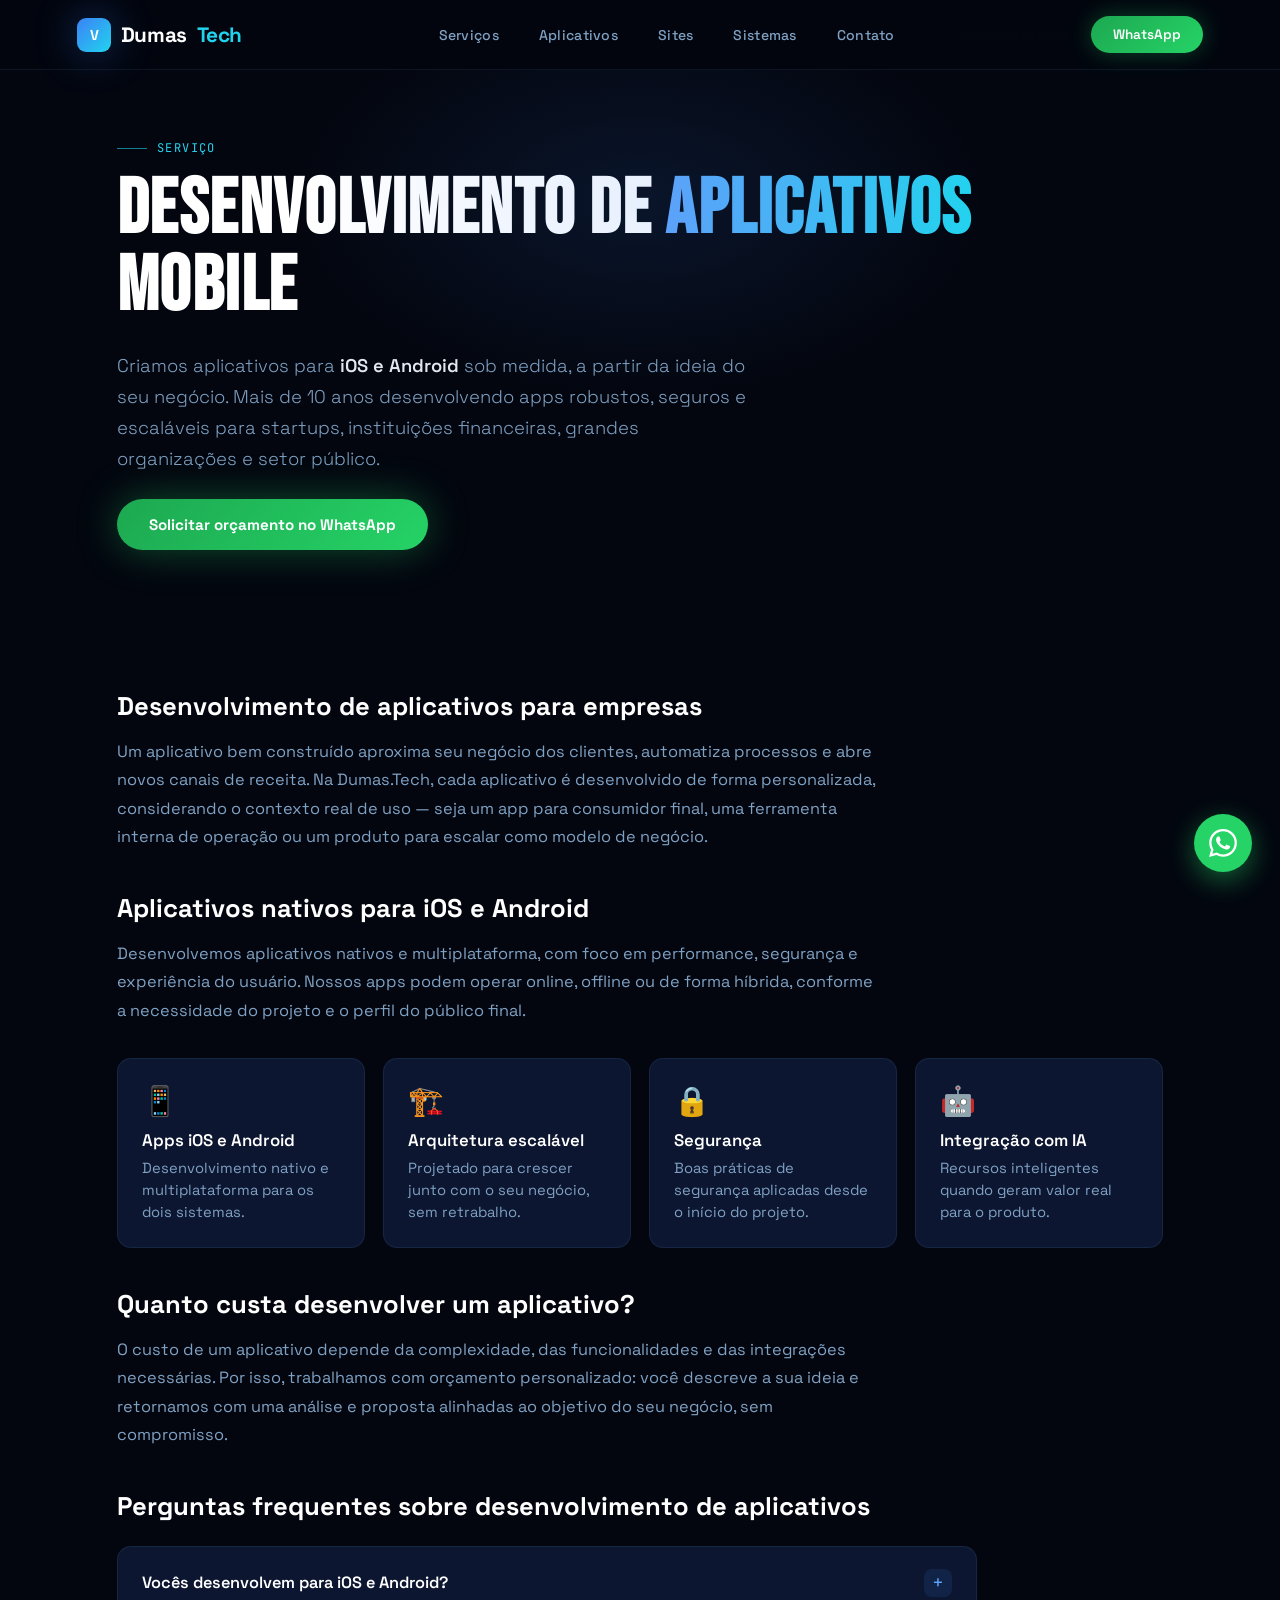
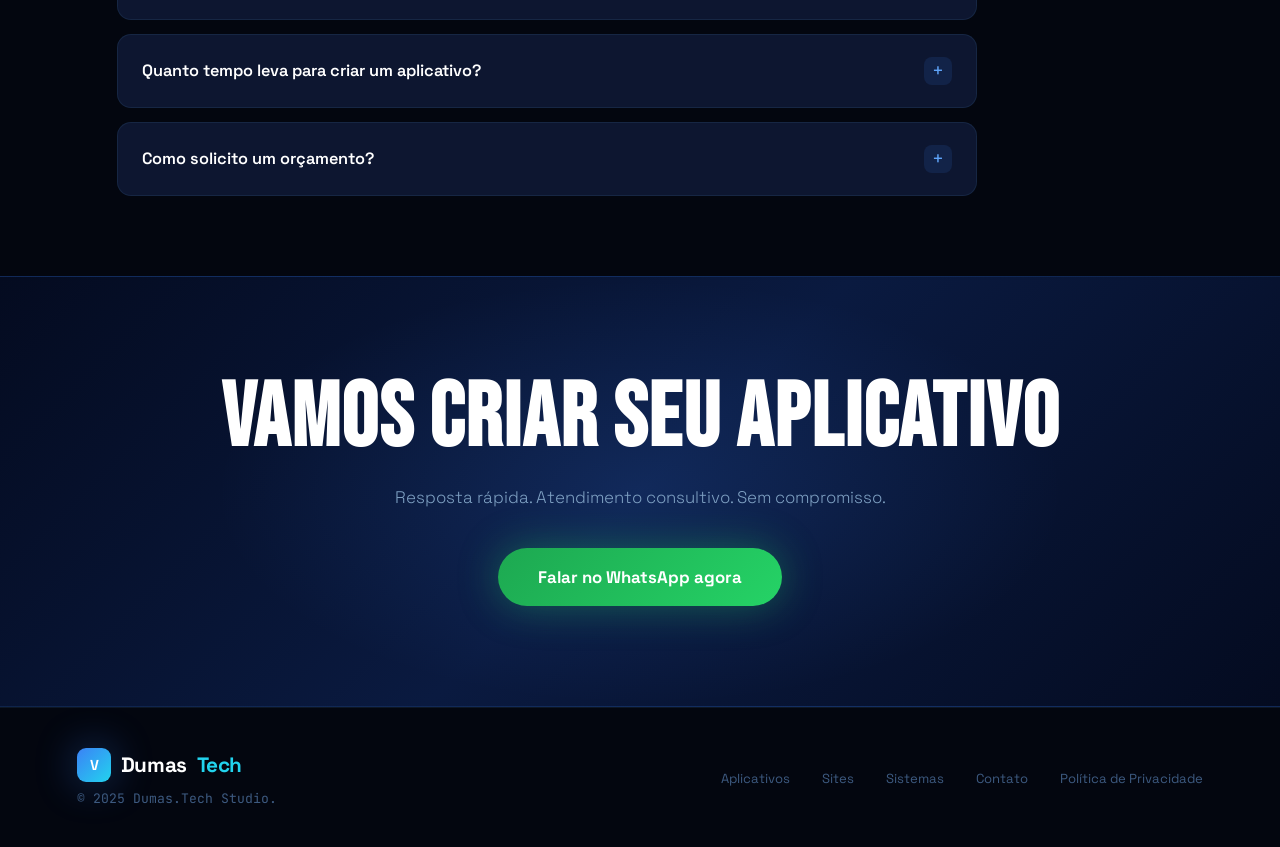
==== desenvolvimento-de-aplicativos.html @ 682a3709 "Adiciona paginas de servico (SEO) e seletor de idioma PT/EN/ES" ====
<!doctype html>
<html lang="pt-BR">
  <head>
    <meta charset="UTF-8" />
    <meta name="viewport" content="width=device-width, initial-scale=1.0" />

    <title>Desenvolvimento de Aplicativos Mobile (iOS e Android) | Dumas.Tech</title>
    <meta
      name="description"
      content="Empresa de desenvolvimento de aplicativos mobile para iOS e Android. Criamos apps sob medida para empresas, com mais de 10 anos de experiência. Peça um orçamento."
    />
    <meta
      name="keywords"
      content="desenvolvimento de aplicativos, criar aplicativo, desenvolvimento de apps, aplicativo para empresa, app iOS Android, desenvolvimento de aplicativo mobile, criar app"
    />
    <meta name="author" content="Dumas.Tech" />
    <meta name="robots" content="index, follow" />
    <link rel="canonical" href="https://dumastech.com.br/desenvolvimento-de-aplicativos.html" />

    <!-- Open Graph -->
    <meta property="og:type" content="website" />
    <meta property="og:title" content="Desenvolvimento de Aplicativos Mobile (iOS e Android) | Dumas.Tech" />
    <meta property="og:description" content="Criamos aplicativos mobile sob medida para iOS e Android, com mais de 10 anos de experiência." />
    <meta property="og:url" content="https://dumastech.com.br/desenvolvimento-de-aplicativos.html" />
    <meta property="og:image" content="https://dumastech.com.br/logoDumas.png" />
    <meta property="og:locale" content="pt_BR" />
    <meta property="og:site_name" content="Dumas.Tech" />

    <!-- Favicon -->
    <link rel="icon" type="image/png" href="logoDumas.png" />
    <link rel="apple-touch-icon" href="logoDumas.png" />
    <meta name="theme-color" content="#03060f" />

    <!-- Dados estruturados: Service -->
    <script type="application/ld+json">
      {
        "@context": "https://schema.org",
        "@type": "Service",
        "serviceType": "Desenvolvimento de aplicativos mobile",
        "provider": {
          "@type": "ProfessionalService",
          "name": "Dumas.Tech",
          "url": "https://dumastech.com.br/",
          "telephone": "+5511952365724"
        },
        "areaServed": { "@type": "Country", "name": "Brasil" },
        "description": "Desenvolvimento de aplicativos mobile sob medida para iOS e Android, para empresas de todos os portes."
      }
    </script>
    <script type="application/ld+json">
      {
        "@context": "https://schema.org",
        "@type": "BreadcrumbList",
        "itemListElement": [
          { "@type": "ListItem", "position": 1, "name": "Início", "item": "https://dumastech.com.br/" },
          { "@type": "ListItem", "position": 2, "name": "Desenvolvimento de Aplicativos", "item": "https://dumastech.com.br/desenvolvimento-de-aplicativos.html" }
        ]
      }
    </script>

    <link rel="preconnect" href="https://fonts.googleapis.com" />
    <link
      href="https://fonts.googleapis.com/css2?family=Space+Grotesk:wght@300;400;500;600;700&family=Bebas+Neue&family=JetBrains+Mono:wght@300;400;500&display=swap"
      rel="stylesheet"
    />
    <link rel="stylesheet" href="css/styles.css" />
  </head>
  <body>
    <!-- Nav -->
    <nav id="navbar" class="scrolled">
      <a href="index.html" class="logo">
        <div class="logo-mark">V</div>
        Dumas<em>Tech</em>
      </a>
      <ul class="nav-links">
        <li><a href="index.html#servicos">Serviços</a></li>
        <li><a href="desenvolvimento-de-aplicativos.html">Aplicativos</a></li>
        <li><a href="desenvolvimento-de-sites.html">Sites</a></li>
        <li><a href="desenvolvimento-de-sistemas.html">Sistemas</a></li>
        <li><a href="index.html#contato">Contato</a></li>
      </ul>
      <a
        href="https://wa.me/5511952365724?text=Olá!%20Quero%20um%20orçamento%20de%20desenvolvimento%20de%20aplicativo."
        class="nav-wa"
        target="_blank"
      >
        WhatsApp
      </a>
    </nav>

    <!-- Hero da página de serviço -->
    <section class="service-page-hero">
      <div class="container">
        <nav class="breadcrumb" aria-label="Navegação estrutural">
          <a href="index.html">Início</a> <span>/</span>
          <span>Desenvolvimento de Aplicativos</span>
        </nav>
        <div class="sec-label">Serviço</div>
        <h1 class="service-page-h1">
          Desenvolvimento de <span class="acc">Aplicativos</span> Mobile
        </h1>
        <p class="service-page-sub">
          Criamos aplicativos para <strong>iOS e Android</strong> sob medida,
          a partir da ideia do seu negócio. Mais de 10 anos desenvolvendo apps
          robustos, seguros e escaláveis para startups, instituições
          financeiras, grandes organizações e setor público.
        </p>
        <a
          href="https://wa.me/5511952365724?text=Olá!%20Quero%20um%20orçamento%20de%20desenvolvimento%20de%20aplicativo."
          class="btn-wa"
          target="_blank"
          style="display: inline-flex; margin-top: 1.5rem"
        >
          Solicitar orçamento no WhatsApp
        </a>
      </div>
    </section>

    <!-- Conteúdo -->
    <section class="service-content">
      <div class="container">
        <h2>Desenvolvimento de aplicativos para empresas</h2>
        <p>
          Um aplicativo bem construído aproxima seu negócio dos clientes,
          automatiza processos e abre novos canais de receita. Na Dumas.Tech,
          cada aplicativo é desenvolvido de forma personalizada, considerando o
          contexto real de uso — seja um app para consumidor final, uma
          ferramenta interna de operação ou um produto para escalar como modelo
          de negócio.
        </p>

        <h2>Aplicativos nativos para iOS e Android</h2>
        <p>
          Desenvolvemos aplicativos nativos e multiplataforma, com foco em
          performance, segurança e experiência do usuário. Nossos apps podem
          operar online, offline ou de forma híbrida, conforme a necessidade do
          projeto e o perfil do público final.
        </p>

        <div class="service-feature-grid">
          <div class="service-feature">
            <span class="sf-icon">📱</span>
            <h3>Apps iOS e Android</h3>
            <p>Desenvolvimento nativo e multiplataforma para os dois sistemas.</p>
          </div>
          <div class="service-feature">
            <span class="sf-icon">🏗️</span>
            <h3>Arquitetura escalável</h3>
            <p>Projetado para crescer junto com o seu negócio, sem retrabalho.</p>
          </div>
          <div class="service-feature">
            <span class="sf-icon">🔒</span>
            <h3>Segurança</h3>
            <p>Boas práticas de segurança aplicadas desde o início do projeto.</p>
          </div>
          <div class="service-feature">
            <span class="sf-icon">🤖</span>
            <h3>Integração com IA</h3>
            <p>Recursos inteligentes quando geram valor real para o produto.</p>
          </div>
        </div>

        <h2>Quanto custa desenvolver um aplicativo?</h2>
        <p>
          O custo de um aplicativo depende da complexidade, das funcionalidades
          e das integrações necessárias. Por isso, trabalhamos com orçamento
          personalizado: você descreve a sua ideia e retornamos com uma análise
          e proposta alinhadas ao objetivo do seu negócio, sem compromisso.
        </p>

        <!-- FAQ -->
        <h2>Perguntas frequentes sobre desenvolvimento de aplicativos</h2>
        <div class="faq-list">
          <details class="faq-item">
            <summary><span>Vocês desenvolvem para iOS e Android?</span><span class="faq-icon">+</span></summary>
            <div class="faq-answer">Sim. Desenvolvemos aplicativos para os dois sistemas, de forma nativa ou multiplataforma, conforme o que faz mais sentido para o seu projeto.</div>
          </details>
          <details class="faq-item">
            <summary><span>Quanto tempo leva para criar um aplicativo?</span><span class="faq-icon">+</span></summary>
            <div class="faq-answer">Depende do escopo. Após entender a sua necessidade, apresentamos um cronograma realista. Apps mais simples ficam prontos em semanas; projetos complexos são desenvolvidos por etapas.</div>
          </details>
          <details class="faq-item">
            <summary><span>Como solicito um orçamento?</span><span class="faq-icon">+</span></summary>
            <div class="faq-answer">Basta nos chamar no WhatsApp e descrever a sua ideia. Retornamos com uma análise personalizada e sem compromisso.</div>
          </details>
        </div>
      </div>
    </section>

    <!-- CTA -->
    <div class="cta-band">
      <div class="container" style="position: relative; z-index: 1">
        <h2>VAMOS CRIAR SEU APLICATIVO</h2>
        <p>Resposta rápida. Atendimento consultivo. Sem compromisso.</p>
        <a
          href="https://wa.me/5511952365724?text=Olá!%20Quero%20conversar%20sobre%20o%20desenvolvimento%20de%20um%20aplicativo."
          class="btn-wa"
          target="_blank"
          style="display: inline-flex; font-size: 1.05rem; padding: 18px 40px"
        >
          Falar no WhatsApp agora
        </a>
      </div>
    </div>

    <footer>
      <div class="footer-inner">
        <div>
          <a href="index.html" class="logo"><div class="logo-mark">V</div>Dumas<em>Tech</em></a>
          <p class="footer-copy" style="margin-top: 8px">© 2025 Dumas.Tech Studio.</p>
        </div>
        <ul class="footer-links">
          <li><a href="desenvolvimento-de-aplicativos.html">Aplicativos</a></li>
          <li><a href="desenvolvimento-de-sites.html">Sites</a></li>
          <li><a href="desenvolvimento-de-sistemas.html">Sistemas</a></li>
          <li><a href="index.html#contato">Contato</a></li>
          <li><a href="politica-de-privacidade.html">Política de Privacidade</a></li>
        </ul>
      </div>
    </footer>

    <a
      href="https://wa.me/5511952365724?text=Olá!%20Vim%20pelo%20site%20da%20Dumas.Tech."
      class="wa-float"
      target="_blank"
      title="Falar no WhatsApp"
    >
      <svg viewBox="0 0 24 24">
        <path d="M17.472 14.382c-.297-.149-1.758-.867-2.03-.967-.273-.099-.471-.148-.67.15-.197.297-.767.966-.94 1.164-.173.199-.347.223-.644.075-.297-.15-1.255-.463-2.39-1.475-.883-.788-1.48-1.761-1.653-2.059-.173-.297-.018-.458.13-.606.134-.133.298-.347.446-.52.149-.174.198-.298.298-.497.099-.198.05-.371-.025-.52-.075-.149-.669-1.612-.916-2.207-.242-.579-.487-.5-.669-.51-.173-.008-.371-.01-.57-.01-.198 0-.52.074-.792.372-.272.297-1.04 1.016-1.04 2.479 0 1.462 1.065 2.875 1.213 3.074.149.198 2.096 3.2 5.077 4.487.709.306 1.262.489 1.694.625.712.227 1.36.195 1.871.118.571-.085 1.758-.719 2.006-1.413.248-.694.248-1.289.173-1.413-.074-.124-.272-.198-.57-.347m-5.421 7.403h-.004a9.87 9.87 0 01-5.031-1.378l-.361-.214-3.741.982.998-3.648-.235-.374a9.86 9.86 0 01-1.51-5.26c.001-5.45 4.436-9.884 9.888-9.884 2.64 0 5.122 1.03 6.988 2.898a9.825 9.825 0 012.893 6.994c-.003 5.45-4.437 9.884-9.885 9.884m8.413-18.297A11.815 11.815 0 0012.05 0C5.495 0 .16 5.335.157 11.892c0 2.096.547 4.142 1.588 5.945L.057 24l6.305-1.654a11.882 11.882 0 005.683 1.448h.005c6.554 0 11.89-5.335 11.893-11.893a11.821 11.821 0 00-3.48-8.413Z" />
      </svg>
    </a>
  </body>
</html>
---- css/styles.css ----
/* ═══════════════════════════════════════════════════════════════════
   DUMAS.TECH — Estilos principais
   Organização: variáveis, base, componentes, layout, responsivo
═══════════════════════════════════════════════════════════════════ */

/* ─── Variáveis ─── */
:root {
  --bg: #03060f;
  --bg2: #060c1a;
  --bg3: #0a1228;
  --surface: #0d1630;
  --surface2: #111c38;
  --border: rgba(99,179,237,0.1);
  --border2: rgba(99,179,237,0.2);
  --blue: #3b82f6;
  --blue2: #60a5fa;
  --cyan: #22d3ee;
  --purple: #a855f7;
  --green: #10b981;
  --wa: #25D366;
  --text: #e2e8f0;
  --text2: #7fa1c3;
  --text3: #3d5a80;
  --white: #ffffff;
  --heading-font: 'Bebas Neue', sans-serif;
  --body-font: 'Space Grotesk', sans-serif;
  --mono: 'JetBrains Mono', monospace;
  --glow-blue: 0 0 40px rgba(59,130,246,0.4);
  --glow-cyan: 0 0 40px rgba(34,211,238,0.3);
}

/* ─── Reset & Base ─── */
*, *::before, *::after { box-sizing: border-box; margin: 0; padding: 0; }
html { scroll-behavior: smooth; }

body {
  font-family: var(--body-font);
  background: var(--bg);
  color: var(--text);
  overflow-x: hidden;
  cursor: none;
}

section { position: relative; z-index: 1; }
.container { max-width: 1200px; margin: 0 auto; padding: 0 6%; }

/* ─── Scrollbar ─── */
::-webkit-scrollbar { width: 4px; }
::-webkit-scrollbar-track { background: var(--bg); }
::-webkit-scrollbar-thumb { background: linear-gradient(var(--blue), var(--cyan)); border-radius: 2px; }

/* ─── Cursor ─── */
.cursor {
  position: fixed;
  width: 12px; height: 12px;
  background: var(--cyan);
  border-radius: 50%;
  pointer-events: none;
  z-index: 9999;
  transition: transform 0.1s, opacity 0.3s;
  mix-blend-mode: screen;
}

.cursor-follower {
  position: fixed;
  width: 36px; height: 36px;
  border: 1.5px solid rgba(34,211,238,0.5);
  border-radius: 50%;
  pointer-events: none;
  z-index: 9998;
  transition: transform 0.15s ease, width 0.3s, height 0.3s, border-color 0.3s;
}

body:has(a:hover) .cursor-follower,
body:has(button:hover) .cursor-follower {
  width: 56px; height: 56px;
  border-color: var(--cyan);
}

/* ─── Canvas Particles ─── */
#particle-canvas {
  position: fixed;
  inset: 0;
  pointer-events: none;
  z-index: 0;
  opacity: 0.5;
}

/* ─── Nav ─── */
nav {
  position: fixed; top: 0; left: 0; right: 0; z-index: 1000;
  padding: 0 6%;
  height: 70px;
  display: flex; align-items: center; justify-content: space-between;
  background: rgba(3,6,15,0);
  transition: background 0.5s, backdrop-filter 0.5s;
}

nav.scrolled {
  background: rgba(3,6,15,0.92);
  backdrop-filter: blur(24px);
  border-bottom: 1px solid var(--border);
}

.logo {
  font-family: var(--body-font);
  font-weight: 700;
  font-size: 1.3rem;
  color: var(--white);
  text-decoration: none;
  display: flex; align-items: center; gap: 10px;
  letter-spacing: -0.02em;
}

.logo-mark {
  width: 34px; height: 34px;
  background: linear-gradient(135deg, var(--blue), var(--cyan));
  border-radius: 9px;
  display: flex; align-items: center; justify-content: center;
  font-size: 0.9rem;
  box-shadow: var(--glow-blue);
}

.logo em { color: var(--cyan); font-style: normal; }

.nav-links {
  display: flex; align-items: center; gap: 2.5rem; list-style: none;
}

.nav-links a {
  color: var(--text2);
  text-decoration: none;
  font-size: 0.88rem;
  font-weight: 500;
  letter-spacing: 0.02em;
  transition: color 0.25s;
  position: relative;
}

.nav-links a::after {
  content: '';
  position: absolute; bottom: -4px; left: 0;
  width: 0; height: 1px;
  background: var(--cyan);
  transition: width 0.3s;
}

.nav-links a:hover { color: var(--white); }
.nav-links a:hover::after { width: 100%; }

.nav-wa {
  display: flex; align-items: center; gap: 8px;
  background: linear-gradient(135deg, #1da851, var(--wa));
  color: white;
  padding: 10px 22px;
  border-radius: 50px;
  font-size: 0.85rem;
  font-weight: 600;
  text-decoration: none;
  box-shadow: 0 0 24px rgba(37,211,102,0.3);
  transition: all 0.3s;
}

.nav-wa:hover { transform: translateY(-2px); box-shadow: 0 6px 32px rgba(37,211,102,0.5); }

.hamburger { display: none; flex-direction: column; gap: 5px; cursor: none; background: none; border: none; }
.hamburger span { display: block; width: 24px; height: 2px; background: var(--text); border-radius: 2px; transition: all 0.3s; }

.mobile-menu {
  display: none;
  position: fixed;
  top: 70px; left: 0; right: 0;
  background: rgba(3,6,15,0.97);
  backdrop-filter: blur(30px);
  padding: 2rem 6%;
  border-bottom: 1px solid var(--border);
  z-index: 999;
}

.mobile-menu.open { display: block; }

.mobile-menu ul {
  list-style: none;
  display: flex; flex-direction: column; gap: 0;
}

.mobile-menu ul li { border-bottom: 1px solid var(--border); }

.mobile-menu a {
  display: block;
  padding: 14px 0;
  color: var(--text2);
  text-decoration: none;
  font-weight: 500;
  font-size: 1rem;
  transition: color 0.2s;
}

.mobile-menu a:hover { color: var(--cyan); }

.mobile-menu .nav-wa {
  margin-top: 1.5rem;
  display: flex; justify-content: center;
  border-radius: 12px;
}

/* ─── Hero ─── */
#home {
  min-height: 100vh;
  display: flex; flex-direction: column; justify-content: center;
  padding: 100px 6% 60px;
  position: relative;
  overflow: hidden;
}

.hero-bg-glow {
  position: absolute; inset: 0; pointer-events: none;
  background:
    radial-gradient(ellipse 70% 50% at 60% 20%, rgba(59,130,246,0.12), transparent),
    radial-gradient(ellipse 40% 40% at 10% 70%, rgba(168,85,247,0.08), transparent),
    radial-gradient(ellipse 30% 30% at 90% 80%, rgba(34,211,238,0.07), transparent);
}

.hero-grid-lines {
  position: absolute; inset: 0; pointer-events: none;
  background-image:
    linear-gradient(rgba(59,130,246,0.04) 1px, transparent 1px),
    linear-gradient(90deg, rgba(59,130,246,0.04) 1px, transparent 1px);
  background-size: 80px 80px;
}

.hero-inner {
  position: relative; z-index: 2;
  max-width: 1200px; margin: 0 auto; width: 100%;
  display: grid; grid-template-columns: 1fr 0.9fr; gap: 4rem; align-items: center;
}

.hero-eyebrow {
  display: inline-flex; align-items: center; gap: 10px;
  border: 1px solid var(--border2);
  background: rgba(59,130,246,0.07);
  padding: 6px 16px;
  border-radius: 50px;
  margin-bottom: 1.8rem;
  font-family: var(--mono);
  font-size: 0.75rem;
  color: var(--cyan);
  letter-spacing: 0.05em;
}

.eyebrow-dot {
  width: 7px; height: 7px; border-radius: 50%;
  background: var(--cyan);
  box-shadow: 0 0 8px var(--cyan);
  animation: blink 1.8s ease-in-out infinite;
}

@keyframes blink { 0%,100%{opacity:1} 50%{opacity:0.3} }

h1.hero-h1 {
  font-family: var(--heading-font);
  font-size: clamp(3.5rem, 8vw, 7rem);
  line-height: 0.95;
  color: var(--white);
  letter-spacing: 0.02em;
  margin-bottom: 1.5rem;
}

.hero-h1 .line { display: block; overflow: hidden; }
.hero-h1 .line span { display: inline-block; }

.hero-h1 .accent {
  background: linear-gradient(90deg, var(--blue2), var(--cyan));
  -webkit-background-clip: text;
  -webkit-text-fill-color: transparent;
  background-clip: text;
}

.hero-h1 .outline-text {
  -webkit-text-stroke: 1.5px rgba(96,165,250,0.6);
  -webkit-text-fill-color: transparent;
}

.hero-sub {
  font-size: 1.1rem;
  color: var(--text2);
  line-height: 1.75;
  font-weight: 300;
  max-width: 520px;
  margin-bottom: 2.5rem;
}

.hero-actions { display: flex; gap: 1rem; flex-wrap: wrap; align-items: center; }

.btn-wa {
  display: inline-flex; align-items: center; gap: 10px;
  background: linear-gradient(135deg, #1da851, var(--wa));
  color: #fff;
  padding: 16px 32px;
  border-radius: 50px;
  font-size: 0.95rem;
  font-weight: 700;
  text-decoration: none;
  box-shadow: 0 0 40px rgba(37,211,102,0.35);
  transition: all 0.3s;
  font-family: var(--body-font);
}

.btn-wa:hover { transform: translateY(-3px); box-shadow: 0 8px 50px rgba(37,211,102,0.55); }

.btn-outline {
  display: inline-flex; align-items: center; gap: 8px;
  background: transparent;
  color: var(--text2);
  padding: 16px 32px;
  border-radius: 50px;
  font-size: 0.95rem;
  font-weight: 500;
  text-decoration: none;
  border: 1px solid var(--border2);
  transition: all 0.3s;
  font-family: var(--body-font);
}

.btn-outline:hover { color: var(--white); border-color: var(--blue2); background: rgba(59,130,246,0.08); }

.hero-visual { position: relative; }

.orbit-wrapper {
  position: relative;
  width: 420px; height: 420px;
  margin: 0 auto;
}

.orbit-center {
  position: absolute; top: 50%; left: 50%;
  transform: translate(-50%, -50%);
  width: 140px; height: 140px;
  background: linear-gradient(135deg, var(--bg3), var(--surface2));
  border: 1px solid var(--border2);
  border-radius: 30px;
  display: flex; flex-direction: column; align-items: center; justify-content: center;
  gap: 6px;
  box-shadow: 0 0 80px rgba(59,130,246,0.2), inset 0 1px 0 rgba(255,255,255,0.06);
  z-index: 3;
}

.orbit-center-icon { font-size: 2.5rem; }
.orbit-center-text {
  font-family: var(--mono); font-size: 0.65rem;
  color: var(--cyan); letter-spacing: 0.05em;
}

.orbit-ring {
  position: absolute; top: 50%; left: 50%;
  border-radius: 50%;
  border: 1px dashed rgba(59,130,246,0.2);
  transform-origin: center;
}

.ring1 {
  width: 240px; height: 240px;
  margin: -120px 0 0 -120px;
  animation: spin 20s linear infinite;
}

.ring2 {
  width: 370px; height: 370px;
  margin: -185px 0 0 -185px;
  animation: spin 35s linear infinite reverse;
  border-color: rgba(34,211,238,0.15);
}

@keyframes spin { to { transform: rotate(360deg); } }

.orbit-satellite {
  position: absolute;
  width: 52px; height: 52px;
  background: var(--surface);
  border: 1px solid var(--border2);
  border-radius: 14px;
  display: flex; align-items: center; justify-content: center;
  font-size: 1.3rem;
  transition: all 0.3s;
}

.orbit-satellite:hover {
  background: var(--surface2);
  border-color: var(--cyan);
  box-shadow: 0 0 20px rgba(34,211,238,0.3);
  transform: scale(1.15);
  z-index: 10;
}

.sat1 { top: 8%; left: 50%; transform: translateX(-50%); }
.sat2 { top: 50%; right: 2%; transform: translateY(-50%); }
.sat3 { bottom: 8%; left: 50%; transform: translateX(-50%); }
.sat4 { top: 50%; left: 2%; transform: translateY(-50%); }
.sat5 { top: 18%; right: 10%; }
.sat6 { bottom: 18%; left: 10%; }

.hero-counters {
  position: absolute; bottom: -20px; right: 0;
  display: flex; gap: 10px;
}

.counter-pill {
  background: var(--surface);
  border: 1px solid var(--border);
  border-radius: 12px;
  padding: 12px 18px;
  text-align: center;
}

.counter-pill .num {
  display: block;
  font-family: var(--heading-font);
  font-size: 1.8rem;
  color: var(--white);
  letter-spacing: 0.02em;
  line-height: 1;
}

.counter-pill .lbl {
  font-size: 0.68rem;
  color: var(--text2);
  font-family: var(--mono);
  letter-spacing: 0.05em;
  text-transform: uppercase;
}

/* ─── Marquee ─── */
.marquee-strip {
  padding: 18px 0;
  background: var(--surface);
  border-top: 1px solid var(--border);
  border-bottom: 1px solid var(--border);
  overflow: hidden;
  z-index: 2;
  position: relative;
}

.marquee-track {
  display: flex;
  animation: marquee 30s linear infinite;
  width: max-content;
}

@keyframes marquee { to { transform: translateX(-50%); } }

.marquee-item {
  display: flex; align-items: center; gap: 12px;
  padding: 0 2.5rem;
  font-family: var(--mono);
  font-size: 0.82rem;
  color: var(--text2);
  white-space: nowrap;
}

.marquee-item span { color: var(--cyan); }
.marquee-sep { color: var(--text3); }

/* ─── Section Headers ─── */
.sec-label {
  font-family: var(--mono);
  font-size: 0.75rem;
  font-weight: 400;
  color: var(--cyan);
  letter-spacing: 0.12em;
  text-transform: uppercase;
  display: flex; align-items: center; gap: 10px;
  margin-bottom: 1rem;
}

.sec-label::before {
  content: '';
  width: 30px; height: 1px;
  background: var(--cyan);
  opacity: 0.6;
}

.sec-title {
  font-family: var(--heading-font);
  font-size: clamp(2.5rem, 6vw, 5rem);
  color: var(--white);
  line-height: 0.95;
  letter-spacing: 0.02em;
}

.sec-title .acc { color: var(--cyan); }

.sec-sub {
  font-size: 1rem;
  color: var(--text2);
  font-weight: 300;
  line-height: 1.75;
  max-width: 500px;
  margin-top: 1rem;
}

/* ─── Services ─── */
#servicos {
  padding: 120px 0;
  background: var(--bg2);
}

.services-top {
  display: flex; justify-content: space-between; align-items: flex-end;
  margin-bottom: 4rem;
  flex-wrap: wrap; gap: 2rem;
}

.services-list {
  display: flex; flex-direction: column; gap: 2px;
}

.service-row {
  display: flex; align-items: stretch;
  border: 1px solid transparent;
  border-radius: 16px;
  overflow: hidden;
  background: transparent;
  transition: all 0.4s;
  cursor: default;
}

.service-row:hover {
  background: var(--surface);
  border-color: var(--border2);
  box-shadow: 0 20px 60px rgba(0,0,0,0.4);
}

.service-num {
  font-family: var(--heading-font);
  font-size: 3rem;
  color: var(--text3);
  padding: 2rem 2.5rem;
  min-width: 100px;
  display: flex; align-items: center; justify-content: center;
  transition: color 0.4s;
  line-height: 1;
}

.service-row:hover .service-num { color: var(--blue2); }

.service-sep {
  width: 1px;
  background: var(--border);
  transition: background 0.4s;
}

.service-row:hover .service-sep { background: var(--border2); }

.service-body {
  flex: 1;
  padding: 2rem 2.5rem;
  display: flex; align-items: center; justify-content: space-between; gap: 2rem;
}

.service-body h3 {
  font-size: 1.2rem;
  font-weight: 700;
  color: var(--text);
  margin-bottom: 0.5rem;
  transition: color 0.3s;
}

.service-row:hover .service-body h3 { color: var(--white); }

.service-body p {
  font-size: 0.9rem;
  color: var(--text2);
  line-height: 1.65;
  font-weight: 300;
}

.service-icon-right {
  font-size: 2.5rem;
  opacity: 0.4;
  transition: opacity 0.4s, transform 0.4s;
  flex-shrink: 0;
}

.service-row:hover .service-icon-right { opacity: 1; transform: scale(1.1); }

.service-tags {
  display: flex; flex-wrap: wrap; gap: 6px; margin-top: 10px;
}

.s-tag {
  font-size: 0.7rem;
  padding: 3px 10px;
  border-radius: 20px;
  background: rgba(59,130,246,0.08);
  border: 1px solid rgba(59,130,246,0.2);
  color: var(--blue2);
  font-family: var(--mono);
}

/* ─── Nossa Abordagem Section ─── */
#abordagem,
#offline {
  padding: 120px 0;
  background: var(--bg);
  overflow: hidden;
}

.offline-inner {
  display: grid; grid-template-columns: 1fr 1fr; gap: 6rem; align-items: center;
}

.big-statement {
  font-family: var(--heading-font);
  font-size: clamp(3rem, 7vw, 6rem);
  line-height: 0.95;
  color: var(--white);
  letter-spacing: 0.02em;
  margin-bottom: 2rem;
}

.big-statement .stroke {
  -webkit-text-stroke: 1.5px rgba(34,211,238,0.5);
  -webkit-text-fill-color: transparent;
}

.big-statement .glow {
  color: var(--cyan);
  text-shadow: 0 0 40px rgba(34,211,238,0.4);
}

.offline-diagram {
  background: var(--surface);
  border: 1px solid var(--border);
  border-radius: 24px;
  padding: 2.5rem;
  position: relative;
  overflow: hidden;
}

.offline-diagram::before {
  content: '';
  position: absolute; top: 0; left: 0; right: 0; height: 2px;
  background: linear-gradient(90deg, transparent, var(--blue), var(--cyan), transparent);
}

.sync-flow { display: flex; flex-direction: column; gap: 8px; }

.sync-node {
  display: flex; align-items: center; gap: 16px;
  padding: 14px 18px;
  border-radius: 12px;
  background: var(--bg3);
  border: 1px solid var(--border);
  transition: all 0.3s;
  position: relative;
}

.sync-node:hover { border-color: var(--border2); transform: translateX(6px); }

.sn-icon {
  width: 40px; height: 40px;
  border-radius: 10px;
  display: flex; align-items: center; justify-content: center;
  font-size: 1.1rem;
  flex-shrink: 0;
}

.sn-offline { background: rgba(59,130,246,0.15); }
.sn-queue   { background: rgba(245,158,11,0.12); }
.sn-sync    { background: rgba(16,185,129,0.12); }
.sn-done    { background: rgba(168,85,247,0.12); }

.sn-text strong { display: block; font-size: 0.9rem; color: var(--white); font-weight: 600; }
.sn-text span   { font-size: 0.78rem; color: var(--text2); font-family: var(--mono); }

.sync-arrow {
  text-align: center;
  padding: 2px 0;
  color: var(--text3);
  font-size: 0.75rem;
  letter-spacing: 0.1em;
}

.offline-badge-row {
  display: flex; gap: 10px; margin-top: 1.5rem; flex-wrap: wrap;
}

.offline-badge {
  padding: 8px 16px;
  border-radius: 8px;
  font-size: 0.78rem;
  font-family: var(--mono);
  font-weight: 500;
}

.ob-green  { background: rgba(16,185,129,0.12); color: var(--green); border: 1px solid rgba(16,185,129,0.25); }
.ob-blue   { background: rgba(59,130,246,0.1);  color: var(--blue2); border: 1px solid rgba(59,130,246,0.25); }
.ob-purple { background: rgba(168,85,247,0.1);  color: #c084fc;      border: 1px solid rgba(168,85,247,0.25); }

/* ─── AI Section ─── */
#ia {
  padding: 120px 0;
  background: var(--bg2);
}

.ai-inner {
  display: grid; grid-template-columns: 1fr 1fr; gap: 5rem; align-items: center;
}

.ai-grid {
  display: grid; grid-template-columns: 1fr 1fr; gap: 14px;
}

.ai-card {
  background: var(--surface);
  border: 1px solid var(--border);
  border-radius: 18px;
  padding: 1.8rem;
  position: relative;
  overflow: hidden;
  transition: all 0.35s;
}

.ai-card::after {
  content: '';
  position: absolute; top: 0; left: 0; right: 0; height: 1px;
  background: linear-gradient(90deg, transparent, var(--blue2), transparent);
  opacity: 0;
  transition: opacity 0.3s;
}

.ai-card:hover {
  border-color: rgba(59,130,246,0.3);
  transform: translateY(-6px);
  box-shadow: 0 30px 60px rgba(0,0,0,0.4), var(--glow-blue);
}

.ai-card:hover::after { opacity: 1; }

.ai-card-icon { font-size: 2rem; margin-bottom: 12px; }
.ai-card h4 {
  font-size: 0.95rem;
  font-weight: 700;
  color: var(--white);
  margin-bottom: 6px;
  letter-spacing: -0.01em;
}
.ai-card p { font-size: 0.82rem; color: var(--text2); line-height: 1.6; font-weight: 300; }

.ai-badge-large {
  margin-top: 2rem;
  padding: 1.5rem;
  background: linear-gradient(135deg, rgba(59,130,246,0.08), rgba(168,85,247,0.06));
  border: 1px solid rgba(59,130,246,0.2);
  border-radius: 16px;
}

.ai-badge-large p {
  font-size: 0.9rem;
  color: var(--text2);
  font-weight: 300;
  line-height: 1.7;
}

.ai-badge-large strong { color: var(--blue2); font-weight: 600; }

/* ─── Diferenciais ─── */
#diferenciais {
  padding: 120px 0;
  background: var(--bg);
}

.diff-title-row {
  display: flex; align-items: flex-start; justify-content: space-between;
  margin-bottom: 4rem; flex-wrap: wrap; gap: 2rem;
}

.diff-grid {
  display: grid;
  grid-template-columns: repeat(3, 1fr);
  gap: 1px;
  background: var(--border);
  border-radius: 20px;
  overflow: hidden;
  border: 1px solid var(--border);
}

.diff-item {
  background: var(--bg2);
  padding: 2.5rem;
  position: relative;
  overflow: hidden;
  transition: background 0.3s;
}

.diff-item::before {
  content: '';
  position: absolute; inset: 0;
  background: radial-gradient(circle at 0 0, rgba(59,130,246,0.06), transparent 60%);
  opacity: 0;
  transition: opacity 0.4s;
}

.diff-item:hover { background: var(--surface); }
.diff-item:hover::before { opacity: 1; }

.diff-n {
  font-family: var(--heading-font);
  font-size: 4rem;
  color: rgba(59,130,246,0.1);
  line-height: 1;
  margin-bottom: 1rem;
  transition: color 0.3s;
}

.diff-item:hover .diff-n { color: rgba(59,130,246,0.3); }

.diff-emoji { font-size: 1.8rem; margin-bottom: 0.75rem; display: block; }

.diff-item h3 {
  font-size: 1.1rem; font-weight: 700;
  color: var(--white); margin-bottom: 0.6rem;
}

.diff-item p { font-size: 0.88rem; color: var(--text2); line-height: 1.65; font-weight: 300; }

/* ─── Stats Strip ─── */
.stats-strip {
  padding: 80px 0;
  background: var(--bg3);
  border-top: 1px solid var(--border);
  border-bottom: 1px solid var(--border);
}

.stats-inner {
  display: grid; grid-template-columns: repeat(4, 1fr);
  text-align: center; gap: 2rem;
}

.stat-block .big-num {
  font-family: var(--heading-font);
  font-size: clamp(3rem, 5vw, 5.5rem);
  line-height: 1;
  background: linear-gradient(135deg, var(--blue2), var(--cyan));
  -webkit-background-clip: text; -webkit-text-fill-color: transparent;
  background-clip: text;
}

.stat-block .big-label {
  font-size: 0.82rem;
  color: var(--text2);
  font-family: var(--mono);
  letter-spacing: 0.08em;
  text-transform: uppercase;
  margin-top: 6px;
}

/* ─── CTA Band ─── */
.cta-band {
  padding: 100px 0;
  background: linear-gradient(135deg, #040b20, #0a1a40, #040b20);
  border-top: 1px solid rgba(59,130,246,0.2);
  border-bottom: 1px solid rgba(59,130,246,0.2);
  text-align: center;
  position: relative; overflow: hidden;
}

.cta-band::before {
  content: '';
  position: absolute; top: 50%; left: 50%;
  transform: translate(-50%, -50%);
  width: 1000px; height: 500px;
  background: radial-gradient(ellipse, rgba(59,130,246,0.15), transparent 60%);
  pointer-events: none;
}

.cta-band h2 {
  font-family: var(--heading-font);
  font-size: clamp(3rem, 7vw, 6rem);
  color: var(--white);
  letter-spacing: 0.02em;
  line-height: 0.95;
  margin-bottom: 1.5rem;
  position: relative;
}

.cta-band p {
  font-size: 1.05rem;
  color: var(--text2);
  font-weight: 300;
  margin-bottom: 2.5rem;
  position: relative;
}

/* ─── Contact ─── */
#contato {
  padding: 120px 0;
  background: var(--bg2);
}

.contact-wrapper {
  display: grid; grid-template-columns: 1fr 1fr; gap: 5rem; align-items: start;
}

.contact-l .sec-sub { max-width: 440px; }

.contact-items { margin-top: 2.5rem; display: flex; flex-direction: column; gap: 16px; }

.ci {
  display: flex; align-items: center; gap: 16px;
  padding: 18px 22px;
  background: var(--surface);
  border: 1px solid var(--border);
  border-radius: 14px;
  text-decoration: none;
  transition: all 0.3s;
}

.ci:hover { border-color: var(--border2); transform: translateX(8px); background: var(--surface2); }

.ci-icon {
  width: 46px; height: 46px;
  border-radius: 12px;
  display: flex; align-items: center; justify-content: center;
  font-size: 1.2rem;
  flex-shrink: 0;
}

.ci-wa   { background: rgba(37,211,102,0.12); }
.ci-tel  { background: rgba(59,130,246,0.12); }
.ci-mail { background: rgba(168,85,247,0.12); }

.ci-text strong { display: block; font-size: 0.82rem; color: var(--text2); font-family: var(--mono); margin-bottom: 2px; }
.ci-text span { font-size: 1rem; color: var(--white); font-weight: 500; }

.contact-form-box {
  background: var(--surface);
  border: 1px solid var(--border);
  border-radius: 24px;
  padding: 2.5rem;
  position: relative;
  overflow: hidden;
}

.contact-form-box::before {
  content: '';
  position: absolute; top: 0; left: 0; right: 0; height: 2px;
  background: linear-gradient(90deg, var(--blue), var(--cyan), var(--purple));
}

.cf-title {
  font-size: 1.2rem; font-weight: 700;
  color: var(--white); margin-bottom: 1.5rem;
  letter-spacing: -0.01em;
}

.fg { margin-bottom: 1rem; }

.fg label {
  display: block;
  font-size: 0.78rem; font-weight: 600;
  color: var(--text2);
  letter-spacing: 0.05em; text-transform: uppercase;
  margin-bottom: 7px;
  font-family: var(--mono);
}

.fg input, .fg textarea, .fg select {
  width: 100%;
  background: var(--bg3);
  border: 1px solid var(--border);
  border-radius: 10px;
  padding: 12px 16px;
  color: var(--text);
  font-family: var(--body-font);
  font-size: 0.92rem;
  outline: none;
  transition: border-color 0.25s, box-shadow 0.25s;
  appearance: none;
}

.fg input:focus, .fg textarea:focus, .fg select:focus {
  border-color: var(--blue);
  box-shadow: 0 0 0 3px rgba(59,130,246,0.15);
}

.fg textarea { resize: vertical; min-height: 110px; }

.fg-row { display: grid; grid-template-columns: 1fr 1fr; gap: 1rem; }

.btn-submit {
  width: 100%;
  background: linear-gradient(135deg, var(--blue), #2563eb);
  color: #fff;
  border: none;
  padding: 15px;
  border-radius: 10px;
  font-family: var(--body-font);
  font-weight: 700;
  font-size: 0.95rem;
  cursor: none;
  transition: all 0.3s;
  margin-top: 0.5rem;
  letter-spacing: 0.02em;
}

.btn-submit:hover {
  transform: translateY(-2px);
  box-shadow: var(--glow-blue);
}

/* ─── Footer ─── */
footer {
  background: var(--bg);
  border-top: 1px solid var(--border);
  padding: 2.5rem 6%;
}

.footer-inner {
  max-width: 1200px; margin: 0 auto;
  display: flex; justify-content: space-between; align-items: center;
  flex-wrap: wrap; gap: 1.5rem;
}

.footer-copy { font-size: 0.82rem; color: var(--text3); font-family: var(--mono); }
.footer-copy em { color: var(--text2); font-style: normal; }

.footer-links { display: flex; gap: 2rem; list-style: none; }
.footer-links a { font-size: 0.82rem; color: var(--text3); text-decoration: none; transition: color 0.2s; }
.footer-links a:hover { color: var(--cyan); }

/* ─── WA Float ─── */
.wa-float {
  position: fixed; bottom: 28px; right: 28px; z-index: 999;
  width: 58px; height: 58px;
  background: var(--wa);
  border-radius: 50%;
  display: flex; align-items: center; justify-content: center;
  text-decoration: none;
  box-shadow: 0 8px 28px rgba(37,211,102,0.45);
  animation: wa-glow 3s ease-in-out infinite;
  transition: transform 0.3s;
}

.wa-float:hover { transform: scale(1.12) !important; }

@keyframes wa-glow {
  0%,100% { box-shadow: 0 8px 28px rgba(37,211,102,0.45); }
  50% { box-shadow: 0 8px 50px rgba(37,211,102,0.7), 0 0 0 8px rgba(37,211,102,0.1); }
}

.wa-float svg { width: 28px; height: 28px; fill: #fff; }

/* ─── Scroll Reveal ─── */
.reveal        { opacity: 0; transform: translateY(40px); transition: opacity 0.8s ease, transform 0.8s ease; }
.reveal-left   { opacity: 0; transform: translateX(-50px); transition: opacity 0.8s ease, transform 0.8s ease; }
.reveal-right  { opacity: 0; transform: translateX(50px); transition: opacity 0.8s ease, transform 0.8s ease; }
.reveal-scale  { opacity: 0; transform: scale(0.9); transition: opacity 0.8s ease, transform 0.8s ease; }

.reveal.in,
.reveal-left.in,
.reveal-right.in,
.reveal-scale.in { opacity: 1; transform: none; }

.delay-1 { transition-delay: 0.1s; }
.delay-2 { transition-delay: 0.2s; }
.delay-3 { transition-delay: 0.3s; }
.delay-4 { transition-delay: 0.4s; }
.delay-5 { transition-delay: 0.5s; }

/* ─── Glitch Effect ─── */
.glitch {
  position: relative;
  display: inline-block;
}

.glitch::before,
.glitch::after {
  content: attr(data-text);
  position: absolute;
  inset: 0;
  font-family: inherit;
  font-size: inherit;
  font-weight: inherit;
  letter-spacing: inherit;
  line-height: inherit;
  opacity: 0;
}

.glitch:hover::before {
  opacity: 0.7;
  color: var(--cyan);
  animation: glitch1 0.3s steps(2) forwards;
  clip-path: polygon(0 0, 100% 0, 100% 40%, 0 40%);
  transform: translate(-3px, 2px);
}

.glitch:hover::after {
  opacity: 0.7;
  color: var(--purple);
  animation: glitch2 0.3s steps(2) forwards;
  clip-path: polygon(0 60%, 100% 60%, 100% 100%, 0 100%);
  transform: translate(3px, -2px);
}

@keyframes glitch1 {
  0% { transform: translate(-3px, 2px) skew(0.5deg); }
  100% { transform: translate(0, 0); }
}

@keyframes glitch2 {
  0% { transform: translate(3px, -2px) skew(-0.5deg); }
  100% { transform: translate(0, 0); }
}

/* ─── Responsive ─── */
@media (max-width: 1024px) {
  .hero-inner { grid-template-columns: 1fr; text-align: center; }
  .hero-visual { display: none; }
  .hero-sub, .hero-actions { max-width: 100%; }
  .hero-actions { justify-content: center; }
  .offline-inner, .ai-inner, .contact-wrapper { grid-template-columns: 1fr; gap: 3rem; }
  .diff-grid { grid-template-columns: 1fr 1fr; }
  .stats-inner { grid-template-columns: 1fr 1fr; }
}

@media (max-width: 768px) {
  .nav-links, .nav-wa { display: none; }
  .hamburger { display: flex; }
  .diff-grid { grid-template-columns: 1fr; }
  .services-top { flex-direction: column; }
  .ai-grid { grid-template-columns: 1fr; }
  .stats-inner { grid-template-columns: 1fr 1fr; }
  .fg-row { grid-template-columns: 1fr; }
  .service-body { flex-direction: column; align-items: flex-start; }
  .footer-inner { flex-direction: column; text-align: center; }
  .footer-links { flex-wrap: wrap; justify-content: center; }
  body { cursor: auto; }
  .cursor, .cursor-follower { display: none; }
}

@media (max-width: 480px) {
  nav { padding: 0 4%; }
  #home { padding: 90px 4% 50px; }
  .container { padding: 0 4%; }
  h1.hero-h1 { font-size: clamp(3rem, 12vw, 4.5rem); }
  .stats-inner { grid-template-columns: 1fr 1fr; gap: 1rem; }
  .hero-actions { flex-direction: column; }
  .btn-wa, .btn-outline { width: 100%; justify-content: center; }
}

/* ═══════════════════════════════════════════════════════════════════
   FAQ
═══════════════════════════════════════════════════════════════════ */
#faq { padding: 100px 0; }

.faq-list {
  margin-top: 48px;
  display: flex;
  flex-direction: column;
  gap: 14px;
  max-width: 860px;
}

.faq-item {
  background: var(--surface);
  border: 1px solid var(--border);
  border-radius: 14px;
  overflow: hidden;
  transition: border-color 0.3s, background 0.3s;
}

.faq-item[open] {
  border-color: var(--border2);
  background: var(--surface2);
}

.faq-item summary {
  list-style: none;
  cursor: pointer;
  padding: 22px 24px;
  display: flex;
  align-items: center;
  justify-content: space-between;
  gap: 16px;
  font-family: var(--body-font);
  font-weight: 600;
  font-size: 1.02rem;
  color: var(--white);
}

.faq-item summary::-webkit-details-marker { display: none; }

.faq-icon {
  flex-shrink: 0;
  width: 28px; height: 28px;
  display: flex; align-items: center; justify-content: center;
  border-radius: 8px;
  background: rgba(59,130,246,0.12);
  color: var(--blue2);
  font-size: 1.2rem;
  font-weight: 400;
  transition: transform 0.3s, background 0.3s;
}

.faq-item[open] .faq-icon {
  transform: rotate(45deg);
  background: linear-gradient(135deg, var(--blue), var(--cyan));
  color: var(--white);
}

.faq-answer {
  padding: 0 24px 24px;
  color: var(--text2);
  font-size: 0.98rem;
  line-height: 1.65;
}

/* ═══════════════════════════════════════════════════════════════════
   Banner de Cookies / LGPD
═══════════════════════════════════════════════════════════════════ */
.cookie-banner {
  position: fixed;
  bottom: 20px;
  left: 20px;
  right: 20px;
  max-width: 760px;
  margin: 0 auto;
  z-index: 10000;
  background: rgba(13,22,48,0.96);
  backdrop-filter: blur(20px);
  border: 1px solid var(--border2);
  border-radius: 16px;
  padding: 20px 24px;
  display: flex;
  align-items: center;
  justify-content: space-between;
  gap: 20px;
  box-shadow: 0 20px 60px rgba(0,0,0,0.5);
  transform: translateY(140%);
  opacity: 0;
  transition: transform 0.5s cubic-bezier(0.16,1,0.3,1), opacity 0.5s;
}

.cookie-banner.show {
  transform: translateY(0);
  opacity: 1;
}

.cookie-text {
  font-size: 0.9rem;
  color: var(--text2);
  line-height: 1.55;
}

.cookie-text a {
  color: var(--blue2);
  text-decoration: underline;
}

.cookie-actions {
  display: flex;
  gap: 10px;
  flex-shrink: 0;
}

.cookie-btn {
  font-family: var(--body-font);
  font-weight: 600;
  font-size: 0.88rem;
  padding: 10px 20px;
  border-radius: 10px;
  cursor: pointer;
  border: 1px solid var(--border2);
  transition: transform 0.2s, background 0.3s, border-color 0.3s;
  white-space: nowrap;
}

.cookie-btn:hover { transform: translateY(-2px); }

.cookie-decline {
  background: transparent;
  color: var(--text2);
}

.cookie-decline:hover { border-color: var(--text2); color: var(--text); }

.cookie-accept {
  background: linear-gradient(135deg, var(--blue), var(--cyan));
  color: var(--white);
  border-color: transparent;
}

@media (max-width: 640px) {
  .cookie-banner {
    flex-direction: column;
    align-items: stretch;
    text-align: center;
    bottom: 12px;
    left: 12px;
    right: 12px;
  }
  .cookie-actions { justify-content: center; }
  .cookie-btn { flex: 1; }
}

/* ═══════════════════════════════════════════════════════════════════
   Formulário — validação, feedback e selos de confiança
═══════════════════════════════════════════════════════════════════ */
.fg input.field-error,
.fg textarea.field-error,
.fg select.field-error {
  border-color: #ef4444 !important;
  box-shadow: 0 0 0 3px rgba(239,68,68,0.15) !important;
}

.cf-feedback {
  margin-top: 12px;
  font-size: 0.85rem;
  line-height: 1.5;
  min-height: 1.2em;
  transition: opacity 0.3s;
}

.cf-feedback.error { color: #f87171; }
.cf-feedback.success { color: var(--green); }

.cf-trust {
  margin-top: 18px;
  display: flex;
  flex-wrap: wrap;
  gap: 14px;
  justify-content: center;
  font-size: 0.8rem;
  color: var(--text2);
  font-family: var(--mono);
}

.cf-trust span { white-space: nowrap; }

/* ═══════════════════════════════════════════════════════════════════
   Seletor de Idioma (PT / EN / ES)
═══════════════════════════════════════════════════════════════════ */
.lang-switcher {
  display: flex;
  align-items: center;
  gap: 2px;
  background: rgba(99,179,237,0.06);
  border: 1px solid var(--border2);
  border-radius: 50px;
  padding: 3px;
  margin-left: 8px;
}

.lang-btn {
  background: transparent;
  border: none;
  color: var(--text2);
  font-family: var(--mono);
  font-size: 0.72rem;
  font-weight: 600;
  letter-spacing: 0.04em;
  padding: 5px 10px;
  border-radius: 50px;
  cursor: pointer;
  transition: color 0.25s, background 0.25s;
}

.lang-btn:hover { color: var(--white); }

.lang-btn.active {
  background: linear-gradient(135deg, var(--blue), var(--cyan));
  color: var(--white);
}

.lang-switcher-mobile {
  margin: 1.5rem 0 0;
  justify-content: center;
  width: fit-content;
}

@media (max-width: 900px) {
  /* No mobile, o seletor do topo some; usa o do menu mobile */
  nav .lang-switcher:not(.lang-switcher-mobile) { display: none; }
}

/* ═══════════════════════════════════════════════════════════════════
   Páginas de Serviço (SEO)
═══════════════════════════════════════════════════════════════════ */
.service-page-hero {
  padding: 140px 0 60px;
  position: relative;
}

.service-page-hero::before {
  content: '';
  position: absolute;
  top: 0; left: 50%; transform: translateX(-50%);
  width: 700px; height: 400px;
  background: radial-gradient(ellipse, rgba(59,130,246,0.12) 0%, transparent 70%);
  pointer-events: none;
}

.breadcrumb {
  font-family: var(--mono);
  font-size: 0.8rem;
  color: var(--text3);
  margin-bottom: 1.5rem;
}
.breadcrumb a { color: var(--text2); text-decoration: none; }
.breadcrumb a:hover { color: var(--cyan); }
.breadcrumb span { margin: 0 6px; }

.service-page-h1 {
  font-family: var(--heading-font);
  font-size: clamp(2.6rem, 6vw, 5rem);
  line-height: 1;
  color: var(--white);
  letter-spacing: 0.02em;
  margin-bottom: 1.5rem;
}
.service-page-h1 .acc {
  background: linear-gradient(90deg, var(--blue2), var(--cyan));
  -webkit-background-clip: text;
  -webkit-text-fill-color: transparent;
  background-clip: text;
}

.service-page-sub {
  font-size: 1.15rem;
  color: var(--text2);
  line-height: 1.7;
  font-weight: 300;
  max-width: 640px;
}
.service-page-sub strong { color: var(--text); font-weight: 600; }

.service-content { padding: 40px 0 80px; }
.service-content h2 {
  font-family: var(--body-font);
  font-size: 1.6rem;
  font-weight: 700;
  color: var(--white);
  margin: 2.5rem 0 1rem;
}
.service-content p {
  font-size: 1.02rem;
  color: var(--text2);
  line-height: 1.75;
  max-width: 760px;
  margin-bottom: 1rem;
}

.service-feature-grid {
  display: grid;
  grid-template-columns: repeat(auto-fit, minmax(230px, 1fr));
  gap: 18px;
  margin: 2rem 0 1rem;
}
.service-feature {
  background: var(--surface);
  border: 1px solid var(--border);
  border-radius: 14px;
  padding: 24px;
  transition: border-color 0.3s, transform 0.3s;
}
.service-feature:hover { border-color: var(--border2); transform: translateY(-4px); }
.service-feature .sf-icon { font-size: 1.8rem; display: block; margin-bottom: 10px; }
.service-feature h3 {
  font-size: 1.05rem; font-weight: 600; color: var(--white); margin-bottom: 6px;
}
.service-feature p { font-size: 0.92rem; color: var(--text2); line-height: 1.5; margin: 0; }

.service-content .faq-list { margin-top: 1.5rem; }

/* Link "Saiba mais" nos cards de serviço da home */
.service-link {
  display: inline-flex;
  align-items: center;
  gap: 6px;
  margin-top: 14px;
  color: var(--cyan);
  text-decoration: none;
  font-size: 0.9rem;
  font-weight: 600;
  font-family: var(--body-font);
  transition: gap 0.25s, color 0.25s;
}
.service-link:hover { gap: 12px; color: var(--blue2); }
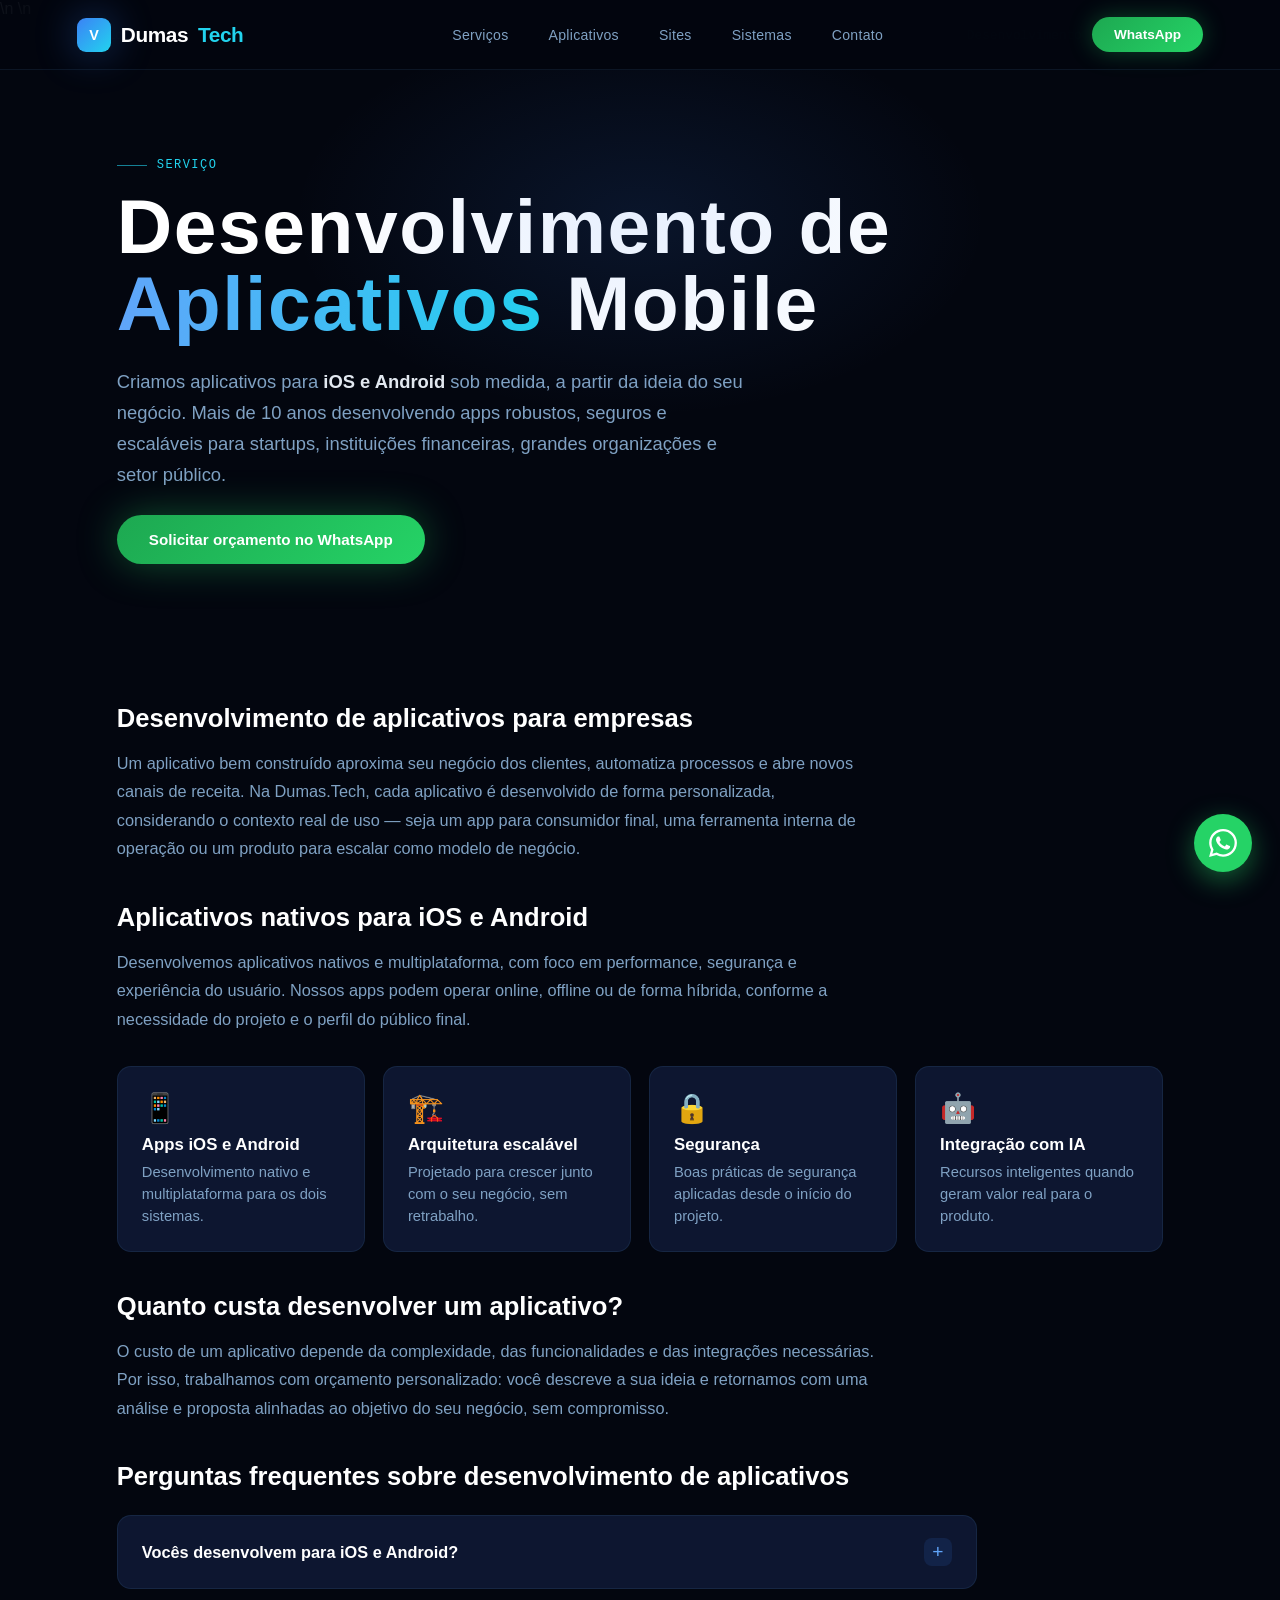
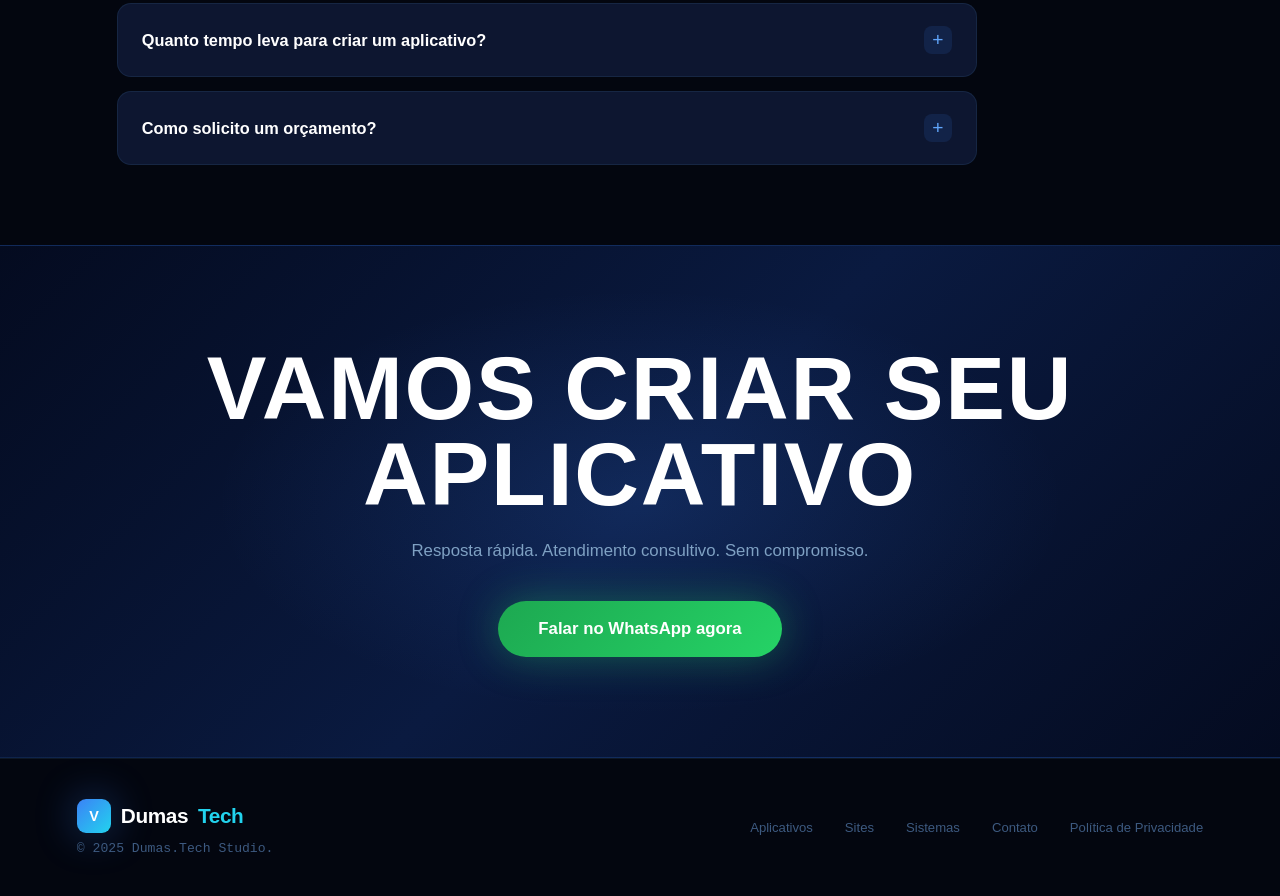
==== commit e3b7b075: "Seguranca: remove .DS_Store do git, adiciona CSP e headers, rel=noopener em links externos" ====
--- a/desenvolvimento-de-aplicativos.html
+++ b/desenvolvimento-de-aplicativos.html
@@ -3,6 +3,8 @@
   <head>
     <meta charset="UTF-8" />
     <meta name="viewport" content="width=device-width, initial-scale=1.0" />
+
+    <meta http-equiv="Content-Security-Policy" content="default-src 'self'; script-src 'self' 'unsafe-inline'; style-src 'self' 'unsafe-inline' https://fonts.googleapis.com; font-src 'self' https://fonts.gstatic.com; img-src 'self' data: https:; frame-ancestors 'none'; base-uri 'self'; form-action 'self' https://wa.me; upgrade-insecure-requests" />\n    <meta http-equiv="X-Content-Type-Options" content="nosniff" />\n    <meta name="referrer" content="strict-origin-when-cross-origin" />
 
     <title>Desenvolvimento de Aplicativos Mobile (iOS e Android) | Dumas.Tech</title>
     <meta
@@ -82,7 +84,7 @@
       <a
         href="https://wa.me/5511952365724?text=Olá!%20Quero%20um%20orçamento%20de%20desenvolvimento%20de%20aplicativo."
         class="nav-wa"
-        target="_blank"
+        target="_blank" rel="noopener noreferrer"
       >
         WhatsApp
       </a>
@@ -108,7 +110,7 @@
         <a
           href="https://wa.me/5511952365724?text=Olá!%20Quero%20um%20orçamento%20de%20desenvolvimento%20de%20aplicativo."
           class="btn-wa"
-          target="_blank"
+          target="_blank" rel="noopener noreferrer"
           style="display: inline-flex; margin-top: 1.5rem"
         >
           Solicitar orçamento no WhatsApp
@@ -195,7 +197,7 @@
         <a
           href="https://wa.me/5511952365724?text=Olá!%20Quero%20conversar%20sobre%20o%20desenvolvimento%20de%20um%20aplicativo."
           class="btn-wa"
-          target="_blank"
+          target="_blank" rel="noopener noreferrer"
           style="display: inline-flex; font-size: 1.05rem; padding: 18px 40px"
         >
           Falar no WhatsApp agora
@@ -222,7 +224,7 @@
     <a
       href="https://wa.me/5511952365724?text=Olá!%20Vim%20pelo%20site%20da%20Dumas.Tech."
       class="wa-float"
-      target="_blank"
+      target="_blank" rel="noopener noreferrer"
       title="Falar no WhatsApp"
     >
       <svg viewBox="0 0 24 24">
